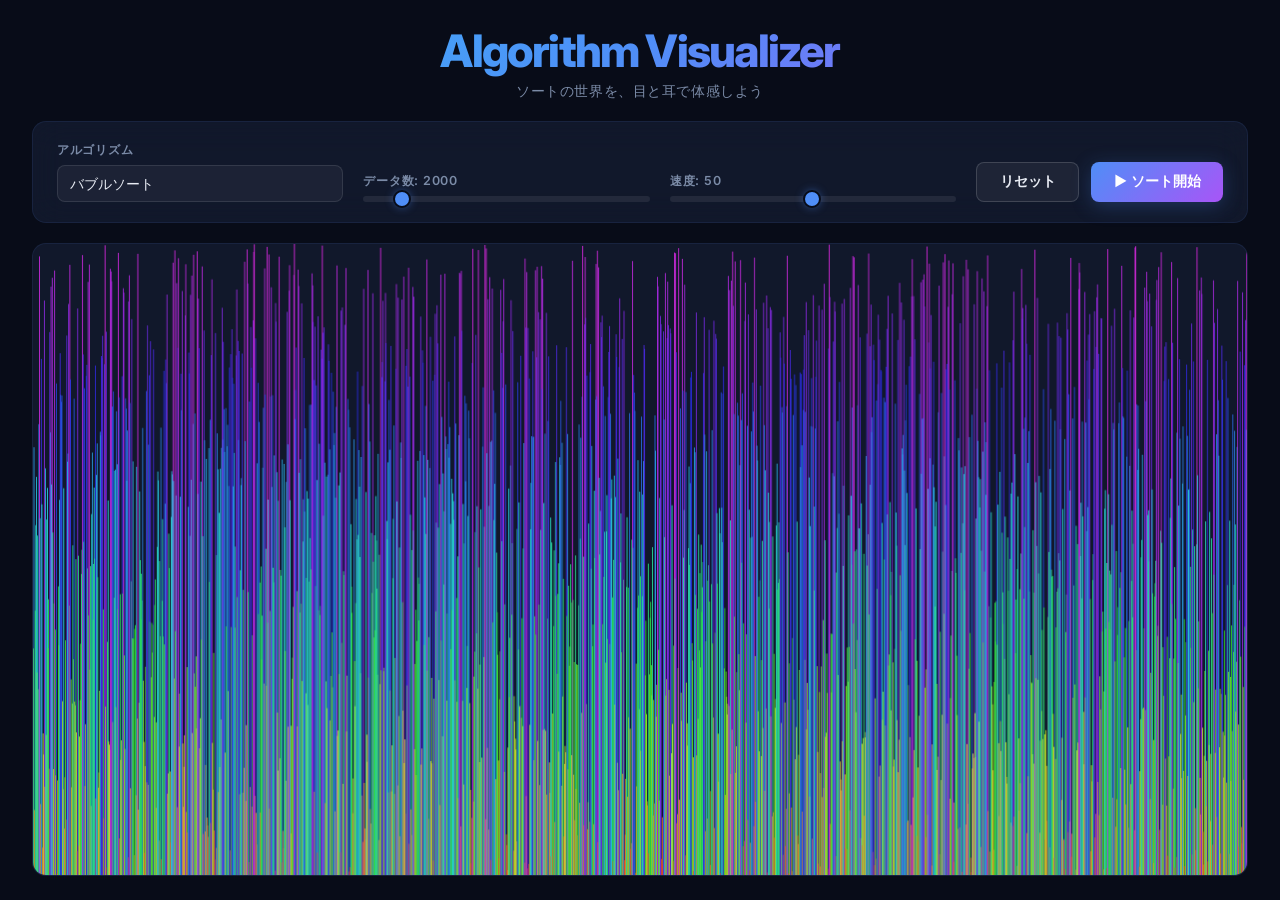
==== index.html @ 9fdc9f87 "Add files via upload" ====
<!DOCTYPE html>
<html lang="ja">
<head>
    <meta charset="UTF-8">
    <meta name="viewport" content="width=device-width, initial-scale=1.0">
    <meta name="description" content="バブルソートとクイックソートの動作を視覚的・聴覚的に体験できるアルゴリズム可視化システム">
    <title>Algorithm Visualizer — ソートの世界を体感しよう</title>
    <link rel="preconnect" href="https://fonts.googleapis.com">
    <link rel="preconnect" href="https://fonts.gstatic.com" crossorigin>
    <link href="https://fonts.googleapis.com/css2?family=Inter:wght@400;600;800&display=swap" rel="stylesheet">
    <link rel="stylesheet" href="style.css">
</head>
<body>
    <div class="app">
        <!-- Header -->
        <header class="header">
            <h1 class="header__title">Algorithm Visualizer</h1>
            <p class="header__subtitle">ソートの世界を、目と耳で体感しよう</p>
        </header>

        <!-- Controls -->
        <section class="controls" aria-label="コントロールパネル">
            <div class="control-group">
                <label for="algorithm" class="control-label">アルゴリズム</label>
                <select id="algorithm" class="control-select">
                    <option value="bubble">バブルソート</option>
                    <option value="quick">クイックソート</option>
                </select>
            </div>

            <div class="control-group">
                <label for="array-size" class="control-label">データ数: <span id="size-value">2000</span></label>
                <input type="range" id="array-size" class="control-range" min="1000" max="10000" value="2000" step="100">
            </div>

            <div class="control-group">
                <label for="speed" class="control-label">速度: <span id="speed-value">50</span></label>
                <input type="range" id="speed" class="control-range" min="1" max="100" value="50">
            </div>

            <div class="control-buttons">
                <button id="reset-btn" class="btn btn--secondary">リセット</button>
                <button id="start-btn" class="btn btn--primary">▶ ソート開始</button>
            </div>
        </section>

        <!-- Visualization -->
        <main class="visualizer">
            <canvas id="canvas"></canvas>
        </main>
    </div>

    <script src="script.js"></script>
</body>
</html>
---- style.css ----
/* ============================================
   Algorithm Visualizer — Style Sheet
   ============================================ */

:root {
    --bg-deep: #080c18;
    --bg-panel: rgba(20, 28, 50, 0.75);
    --bg-panel-border: rgba(80, 120, 200, 0.12);
    --text-primary: #e8ecf4;
    --text-secondary: #7b8ba7;
    --accent-blue: #4f8ef7;
    --accent-purple: #a855f7;
    --accent-cyan: #38bdf8;
    --btn-primary-bg: linear-gradient(135deg, #4f8ef7, #a855f7);
    --btn-secondary-bg: rgba(255, 255, 255, 0.06);
    --btn-secondary-border: rgba(255, 255, 255, 0.15);
    --radius: 14px;
    --radius-sm: 8px;
}

/* ---- Reset & Base ---- */
*,
*::before,
*::after {
    box-sizing: border-box;
    margin: 0;
    padding: 0;
}

html {
    font-size: 16px;
}

body {
    font-family: 'Inter', -apple-system, BlinkMacSystemFont, 'Segoe UI', Roboto, sans-serif;
    background: var(--bg-deep);
    color: var(--text-primary);
    min-height: 100dvh;
    display: flex;
    justify-content: center;
    overflow: hidden;
}

/* ---- App Layout ---- */
.app {
    width: 100%;
    max-width: 1400px;
    padding: 1.5rem 2rem;
    display: flex;
    flex-direction: column;
    gap: 1.25rem;
    height: 100dvh;
}

/* ---- Header ---- */
.header {
    text-align: center;
}

.header__title {
    font-size: clamp(1.6rem, 4vw, 2.8rem);
    font-weight: 800;
    letter-spacing: -0.04em;
    background: linear-gradient(135deg, var(--accent-cyan), var(--accent-blue), var(--accent-purple));
    background-clip: text;
    -webkit-background-clip: text;
    -webkit-text-fill-color: transparent;
}

.header__subtitle {
    font-size: 0.9rem;
    color: var(--text-secondary);
    margin-top: 0.25rem;
    letter-spacing: 0.04em;
}

/* ---- Controls Panel ---- */
.controls {
    display: flex;
    flex-wrap: wrap;
    align-items: flex-end;
    gap: 1.25rem;
    padding: 1.25rem 1.5rem;
    background: var(--bg-panel);
    border: 1px solid var(--bg-panel-border);
    border-radius: var(--radius);
    backdrop-filter: blur(16px);
    -webkit-backdrop-filter: blur(16px);
}

.control-group {
    display: flex;
    flex-direction: column;
    gap: 0.4rem;
    flex: 1;
    min-width: 140px;
}

.control-label {
    font-size: 0.78rem;
    font-weight: 600;
    color: var(--text-secondary);
    text-transform: uppercase;
    letter-spacing: 0.06em;
}

/* Select */
.control-select {
    appearance: none;
    padding: 0.55rem 0.75rem;
    font-size: 0.88rem;
    font-family: inherit;
    color: var(--text-primary);
    background: rgba(255, 255, 255, 0.05);
    border: 1px solid rgba(255, 255, 255, 0.1);
    border-radius: var(--radius-sm);
    outline: none;
    cursor: pointer;
    transition: border-color 0.2s;
}

.control-select:focus {
    border-color: var(--accent-blue);
}

/* Range Slider */
.control-range {
    -webkit-appearance: none;
    appearance: none;
    width: 100%;
    height: 6px;
    border-radius: 3px;
    background: rgba(255, 255, 255, 0.08);
    outline: none;
    cursor: pointer;
}

.control-range::-webkit-slider-thumb {
    -webkit-appearance: none;
    width: 18px;
    height: 18px;
    border-radius: 50%;
    background: var(--accent-blue);
    border: 2px solid var(--bg-deep);
    box-shadow: 0 0 8px rgba(79, 142, 247, 0.4);
    cursor: pointer;
    transition: transform 0.15s, box-shadow 0.15s;
}

.control-range::-webkit-slider-thumb:hover {
    transform: scale(1.15);
    box-shadow: 0 0 14px rgba(79, 142, 247, 0.6);
}

.control-range::-moz-range-thumb {
    width: 18px;
    height: 18px;
    border-radius: 50%;
    background: var(--accent-blue);
    border: 2px solid var(--bg-deep);
    cursor: pointer;
}

/* Buttons */
.control-buttons {
    display: flex;
    gap: 0.75rem;
    flex-shrink: 0;
}

.btn {
    padding: 0.6rem 1.4rem;
    font-size: 0.88rem;
    font-weight: 600;
    font-family: inherit;
    border: none;
    border-radius: var(--radius-sm);
    cursor: pointer;
    outline: none;
    transition: transform 0.15s, box-shadow 0.2s, opacity 0.2s;
    white-space: nowrap;
}

.btn:active {
    transform: scale(0.97);
}

.btn:disabled {
    opacity: 0.4;
    cursor: not-allowed;
    transform: none;
}

.btn--primary {
    color: #fff;
    background: var(--btn-primary-bg);
    box-shadow: 0 4px 20px rgba(79, 142, 247, 0.25);
}

.btn--primary:hover:not(:disabled) {
    box-shadow: 0 6px 28px rgba(79, 142, 247, 0.4);
    transform: translateY(-1px);
}

.btn--secondary {
    color: var(--text-primary);
    background: var(--btn-secondary-bg);
    border: 1px solid var(--btn-secondary-border);
}

.btn--secondary:hover:not(:disabled) {
    background: rgba(255, 255, 255, 0.1);
}

/* ---- Visualizer ---- */
.visualizer {
    flex: 1;
    min-height: 0;
    background: var(--bg-panel);
    border: 1px solid var(--bg-panel-border);
    border-radius: var(--radius);
    overflow: hidden;
    position: relative;
}

#canvas {
    display: block;
    width: 100%;
    height: 100%;
}

/* ---- Responsive ---- */
@media (max-width: 768px) {
    .app {
        padding: 1rem;
        gap: 0.75rem;
    }

    .controls {
        flex-direction: column;
        align-items: stretch;
    }

    .control-buttons {
        flex-direction: column;
    }

    .btn {
        width: 100%;
        text-align: center;
    }
}
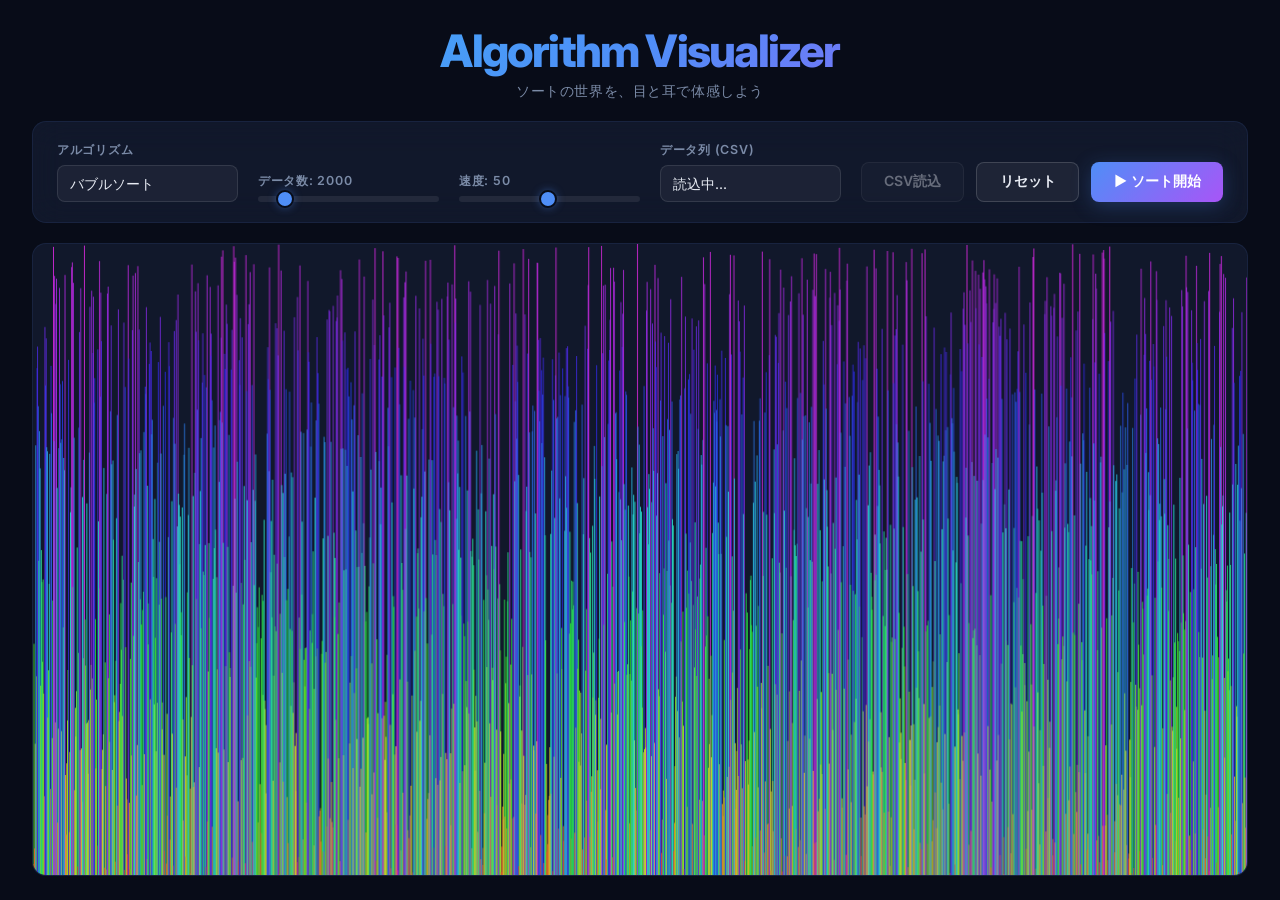
==== commit a57e8a2e: "Update index.html" ====
--- a/index.html
+++ b/index.html
@@ -38,9 +38,28 @@
                 <input type="range" id="speed" class="control-range" min="1" max="100" value="50">
             </div>
 
+            <div class="control-group">
+                <label for="csv-column" class="control-label">データ列 (CSV)</label>
+                <select id="csv-column" class="control-select">
+                    <option value="">読込中...</option>
+                </select>
+            </div>
+
             <div class="control-buttons">
+                <button id="load-csv-btn" class="btn btn--secondary" disabled>CSV読込</button>
                 <button id="reset-btn" class="btn btn--secondary">リセット</button>
                 <button id="start-btn" class="btn btn--primary">▶ ソート開始</button>
+            </div>
+        </section>
+
+        <!-- CSV Preview -->
+        <section id="csv-preview-container" class="csv-preview" style="display: none;">
+            <div class="csv-preview__header">
+                <h2 class="csv-preview__title">Data Preview (First 5 Rows)</h2>
+                <button id="close-preview-btn" class="btn btn--icon" aria-label="閉じる">✕</button>
+            </div>
+            <div class="csv-preview__table-wrapper">
+                <table id="csv-table" class="csv-table"></table>
             </div>
         </section>
 
